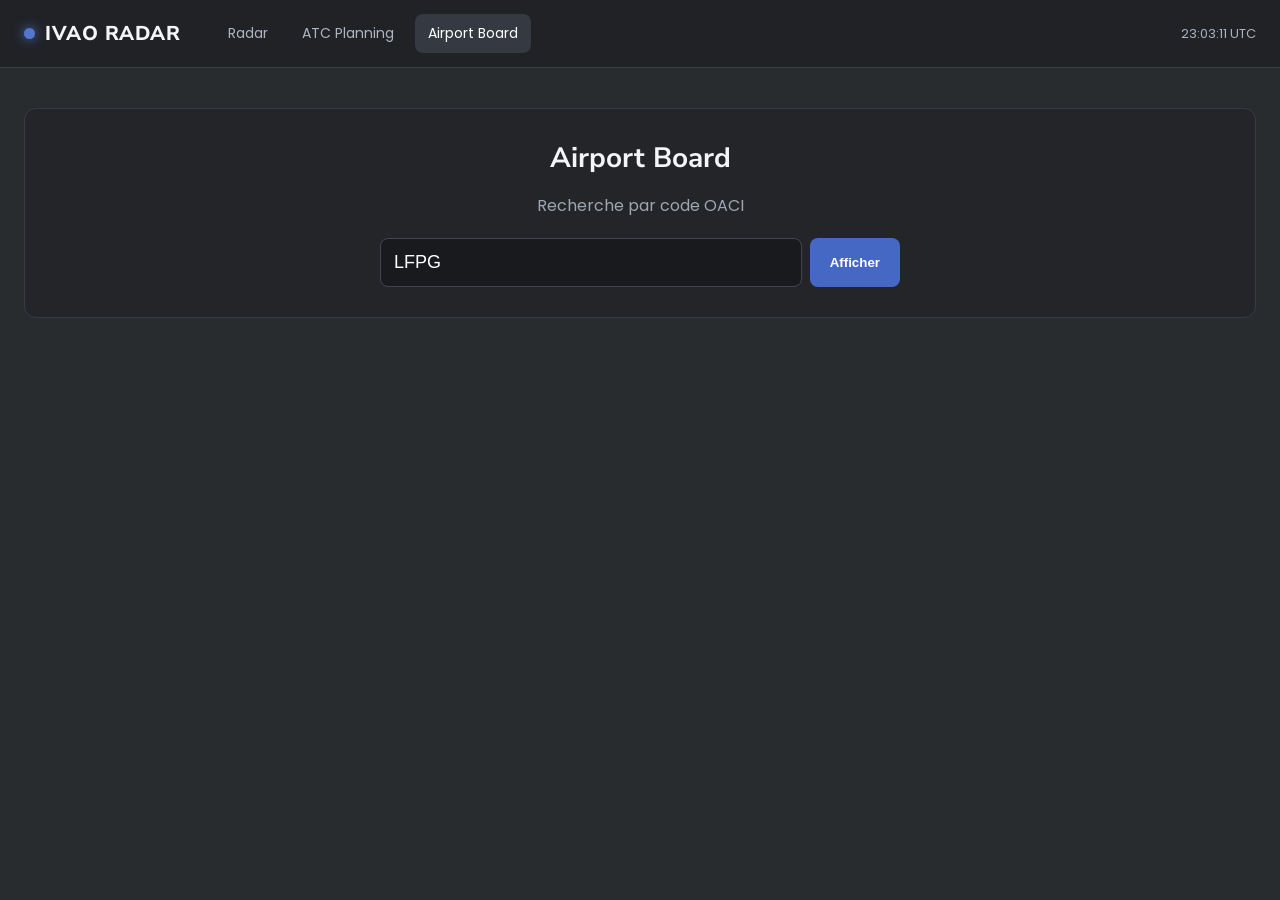
==== airport.html @ 8cd5fecd "Add files via upload" ====
<!doctype html>
<html lang="fr">
<head>
  <meta charset="utf-8">
  <meta name="viewport" content="width=device-width,initial-scale=1">
  <title>IVAO Radar — Airport Board</title>
  <link rel="stylesheet" href="style.css">
</head>
<body>
<header class="topbar">
  <div class="brand"><span class="brand-dot"></span>IVAO RADAR</div>
  <nav><a href="index.html">Radar</a><a href="planning.html">ATC Planning</a><a class="active" href="airport.html">Airport Board</a></nav>
  <div class="utc" id="utcClock">--:--:-- UTC</div>
</header>

<main class="airport-page">
  <section class="airport-search">
    <h1>Airport Board</h1>
    <p>Recherche par code OACI</p>
    <form id="airportForm">
      <input id="icao" maxlength="4" value="LFPG" placeholder="Ex. LFPG">
      <button>Afficher</button>
    </form>
  </section>

  <section id="airportBoard" class="board hidden">
    <div class="airport-title">
      <div><span class="eyebrow">AÉROPORT</span><h2 id="airportCode">LFPG</h2></div>
      <div class="airport-time" id="boardTime"></div>
    </div>

    <div class="flight-grid">
      <section>
        <h3>ARRIVÉES</h3>
        <div class="flight-table">
          <div class="flight-head"><span>UTC</span><span>CALLSIGN</span><span>PROVENANCE</span><span>STATUT</span></div>
          <div id="arrivals"></div>
        </div>
      </section>
      <section>
        <h3>DÉPARTS</h3>
        <div class="flight-table">
          <div class="flight-head"><span>UTC</span><span>CALLSIGN</span><span>DESTINATION</span><span>STATUT</span></div>
          <div id="departures"></div>
        </div>
      </section>
    </div>
    <div class="prototype-note">Les vols affichés dans cette première version sont des exemples d'interface. La source IVAO des mouvements d'aéroport sera branchée lorsque nous aurons identifié la requête réseau correspondante.</div>
  </section>
</main>

<script>
const demo = {
 LFPG:{
  arrivals:[["19:42","DEMO123","LFML","INBOUND"],["19:55","DEMO456","EGLL","INBOUND"],["20:08","DEMO789","EDDF","INBOUND"]],
  departures:[["19:50","DEMO321","LFPO","SCHEDULED"],["20:05","DEMO654","EDDF","SCHEDULED"],["20:18","DEMO987","LIRF","SCHEDULED"]]
 }
};
const form=document.getElementById("airportForm");
form.addEventListener("submit",e=>{
 e.preventDefault();
 const code=document.getElementById("icao").value.trim().toUpperCase();
 document.getElementById("airportCode").textContent=code||"----";
 document.getElementById("airportBoard").classList.remove("hidden");
 const d=demo[code];
 const fill=(id,data)=>document.getElementById(id).innerHTML=(d?data:[]).map(r=>`<div class="flight-row"><span>${r[0]}</span><b>${r[1]}</b><span>${r[2]}</span><span class="status">${r[3]}</span></div>`).join("") || `<div class="empty">Aucune donnée de démonstration pour ${code}.</div>`;
 fill("arrivals",d?.arrivals);
 fill("departures",d?.departures);
});
function clock(){
 const d=new Date();
 document.getElementById("utcClock").textContent=d.toISOString().slice(11,19)+" UTC";
 document.getElementById("boardTime").textContent=d.toISOString().slice(11,16)+" UTC";
}
clock();setInterval(clock,1000);
</script>
</body>
</html>
---- style.css ----
@import url('https://fonts.googleapis.com/css2?family=Nunito+Sans:wght@600;800&family=Poppins:wght@400;500;600&display=swap');
:root{--bg:#292c2f;--panel:#222428;--panel2:#2f3337;--line:#3d4248;--text:#f4f5f7;--muted:#9ba4af;--blue:#4568c5;--green:#3b7b42;--red:#a64040}
*{box-sizing:border-box}body{margin:0;background:var(--bg);color:var(--text);font-family:Poppins,Arial,sans-serif}a{text-decoration:none;color:inherit}
.topbar{height:68px;background:#202226;border-bottom:1px solid #3a3d42;display:flex;align-items:center;padding:0 24px;gap:35px;position:sticky;top:0;z-index:1000}
.brand{font-family:"Nunito Sans";font-weight:800;font-size:20px;letter-spacing:.5px;display:flex;align-items:center;gap:10px}.brand-dot{width:11px;height:11px;border-radius:50%;background:#5476d0;box-shadow:0 0 12px #5476d0}
nav{display:flex;gap:8px}nav a{padding:9px 13px;border-radius:8px;color:#aeb5bf;font-size:14px}nav a:hover,nav a.active{background:#343942;color:white}.utc{margin-left:auto;color:#aab2bd;font-size:13px}
.radar-layout{height:calc(100vh - 68px);display:grid;grid-template-columns:280px 1fr}.sidebar{background:#25282c;border-right:1px solid #3a3e43;padding:16px;overflow:auto}.panel{background:#202226;border:1px solid #383c41;border-radius:10px;padding:14px;margin-bottom:12px}.panel h3{font-size:13px;text-transform:uppercase;letter-spacing:.8px;color:#aeb6c0;margin:0 0 12px}.panel input[type=search],.planning-tools input{width:100%;background:#181a1e;color:white;border:1px solid #41464d;border-radius:7px;padding:11px 12px;outline:none}.panel label{display:block;margin:12px 0;color:#d8dce1;font-size:13px}.status-panel{display:grid;grid-template-columns:1fr 1fr;text-align:center}.status-panel b{display:block;font-size:25px}.status-panel span{color:#89929e;font-size:11px}.notice,.prototype-note{background:#17191c;border:1px solid #383c41;border-radius:9px;color:#9ea7b2;font-size:12px;line-height:1.6;padding:12px}.notice strong{color:#e0e5ea}.map-wrap{position:relative;min-width:0}.map-wrap #map{height:100%;width:100%;background:#111}.map-badge{position:absolute;left:16px;top:16px;z-index:500;background:#1c1e22e8;border:1px solid #4a4f55;padding:9px 12px;border-radius:8px;font-size:12px}.legend{position:absolute;right:16px;bottom:16px;z-index:500;background:#1c1e22e8;border:1px solid #4a4f55;border-radius:8px;padding:9px 12px;display:flex;gap:14px;font-size:11px;color:#c5cbd3}.dot{display:inline-block;width:8px;height:8px;border-radius:50%;margin-right:5px}.dot.aircraft{background:#f1f4f7}.dot.atc{background:#55b86a}.line.sector{display:inline-block;width:15px;border-top:2px dashed #88909a;margin-right:5px}.aircraft-marker{color:#fff;font-size:18px;text-shadow:0 1px 3px #000}.atc-marker{color:#55b86a;font-size:20px;text-shadow:0 1px 3px #000}
.planning-page{padding:22px;min-width:1100px}.planning-head{background:#25272b;border:1px solid #383c42;border-radius:10px;padding:20px;margin-bottom:14px;text-align:center}.planning-head h1{font-family:"Nunito Sans";font-size:20px;margin:0 0 16px}.planning-tools{display:flex;justify-content:center;gap:8px;max-width:960px;margin:auto}.planning-tools input{max-width:620px}.planning-tools button{width:46px;border:0;border-radius:6px;background:#4568c5;color:#fff;font-size:22px;cursor:pointer}.time-readout{margin:15px 0 4px;color:#aeb6c0;font-size:13px}.time-readout b{color:#fff}.planning-head input[type=range]{width:min(960px,90%);accent-color:#5875c8}
.timeline-shell{background:#202226;border-radius:8px;border:1px solid #34383d;overflow:auto}.timeline{min-width:1300px}.timeline-header,.timeline-row{display:grid;grid-template-columns:150px 1fr}.timeline-header{height:68px;background:#1e2024;border-bottom:1px solid #363a40}.position-header{display:flex;align-items:end;padding:0 14px 12px;color:#aab2bd;font-size:11px}.hours{display:grid;grid-template-columns:repeat(24,1fr);align-items:end}.hour{border-left:1px solid #42474e;height:42px;padding-left:6px;color:#aeb6c0;font-size:11px}.timeline-row{height:48px}.position{display:flex;align-items:center;padding:0 14px;font-size:13px;font-weight:600;border-bottom:1px solid #30343a;background:#222428}.track{position:relative;border-bottom:1px solid #30343a;background:repeating-linear-gradient(to right,transparent 0,transparent calc(4.166% - 1px),#33383e calc(4.166% - 1px),#33383e 4.166%)}.track>span{position:absolute;top:0;bottom:0;border-left:1px solid #3c4147;opacity:.7}.demo-bar{position:absolute;top:8px;height:31px;border:0;border-radius:9px;background:#3b7b42;cursor:pointer}.demo-bar:hover{filter:brightness(1.15)}.time-cursor{position:absolute;top:0;bottom:0;width:2px;background:#dbe4ff;box-shadow:0 0 7px #8ea8ff;z-index:10;pointer-events:none}.planning-page>.prototype-note{margin-top:12px}
.airport-page{max-width:1450px;margin:auto;padding:40px 24px}.airport-search{text-align:center;padding:30px;background:#232529;border:1px solid #383c42;border-radius:12px}.airport-search h1{font-family:"Nunito Sans";font-size:28px;margin:0}.airport-search p{color:#9da6b1}.airport-search form{display:flex;max-width:520px;margin:20px auto 0;gap:8px}.airport-search input{flex:1;background:#181a1e;color:#fff;border:1px solid #42474e;border-radius:8px;padding:13px;font-size:18px;text-transform:uppercase}.airport-search button{background:#4568c5;color:#fff;border:0;border-radius:8px;padding:0 20px;font-weight:600}.board{margin-top:20px;background:#202226;border:1px solid #383c42;border-radius:12px;overflow:hidden}.hidden{display:none}.airport-title{padding:20px 24px;background:#25282c;display:flex;justify-content:space-between;align-items:center}.eyebrow{font-size:11px;color:#8e97a3;letter-spacing:1.2px}.airport-title h2{margin:4px 0 0;font-size:28px}.airport-time{color:#aab2bd}.flight-grid{display:grid;grid-template-columns:1fr 1fr;gap:18px;padding:18px}.flight-grid section{min-width:0}.flight-grid h3{margin:0 0 8px;font-size:14px;letter-spacing:1px}.flight-table{border:1px solid #393e44;border-radius:8px;overflow:hidden}.flight-head,.flight-row{display:grid;grid-template-columns:75px 1fr 1fr 120px;gap:10px;padding:11px 13px;align-items:center}.flight-head{background:#2a2e33;color:#9fa8b3;font-size:11px}.flight-row{border-top:1px solid #34383d;font-size:13px}.flight-row b{font-family:"Nunito Sans"}.status{color:#73c27b;font-size:11px}.empty{padding:25px;text-align:center;color:#8e97a3}.board>.prototype-note{margin:0 18px 18px}
@media(max-width:850px){.topbar{gap:10px;padding:0 12px}.topbar nav a{font-size:11px;padding:7px}.utc{display:none}.radar-layout{grid-template-columns:1fr}.sidebar{position:absolute;z-index:700;width:250px;height:auto;opacity:.95}.map-wrap{height:calc(100vh - 68px)}.flight-grid{grid-template-columns:1fr}.planning-page{padding:10px}}

.view-toggle{display:flex;justify-content:center;gap:6px;margin-top:15px}
.view-btn{border:1px solid #41464e;background:#202328;color:#aeb6c0;border-radius:7px;padding:8px 16px;font-size:12px;cursor:pointer}
.view-btn:hover{background:#30353c;color:#fff}
.view-btn.active{background:#4568c5;border-color:#5875d0;color:#fff}
.planning-map-shell{height:680px;position:relative;background:#202226;border:1px solid #34383d;border-radius:8px;overflow:hidden}
#planningMap{height:100%;width:100%;background:#111}
.planning-map-info{position:absolute;z-index:500;top:14px;left:14px;display:flex;flex-direction:column;gap:3px;background:#1c1e22e8;border:1px solid #4a4f55;border-radius:8px;padding:10px 13px;font-size:12px}
.planning-map-info span{color:#9ea7b2;font-size:11px}
.planning-map-note{position:absolute;z-index:500;right:14px;bottom:14px;max-width:390px;background:#1c1e22e8;border:1px solid #4a4f55;border-radius:8px;padding:10px 12px;color:#aeb6c0;font-size:11px;line-height:1.5}
.planning-atc-marker{background:transparent;border:0}
.planning-atc-marker>div{width:24px;height:24px;border-radius:50%;display:flex;align-items:center;justify-content:center}
.planning-atc-marker>div span{width:10px;height:10px;border-radius:50%;display:block;border:2px solid #fff;box-shadow:0 1px 5px #000}
.planning-atc-marker .active{background:#3b7b42aa}
.planning-atc-marker .active span{background:#6bd178}
.planning-atc-marker .inactive{background:#59606a88}
.planning-atc-marker .inactive span{background:#9aa2ac}
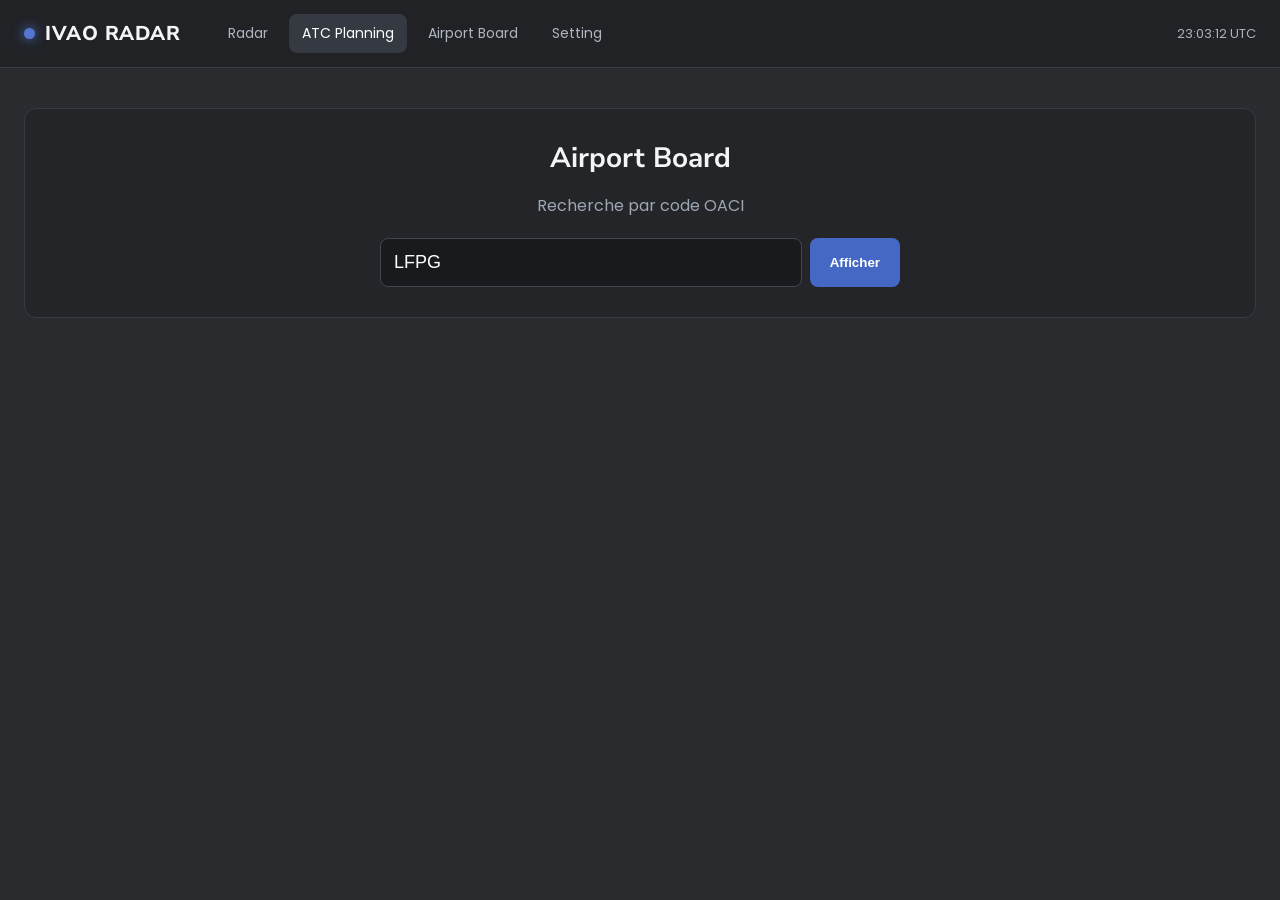
==== commit 7f089a2f: "Update airport.html" ====
--- a/airport.html
+++ b/airport.html
@@ -9,7 +9,12 @@
 <body>
 <header class="topbar">
   <div class="brand"><span class="brand-dot"></span>IVAO RADAR</div>
-  <nav><a href="index.html">Radar</a><a href="planning.html">ATC Planning</a><a class="active" href="airport.html">Airport Board</a></nav>
+    <nav>
+    <a href="index.html">Radar</a>
+    <a class="active" href="planning.html">ATC Planning</a>
+    <a href="airport.html">Airport Board</a>
+    <a href="setting.html">Setting</a>
+  </nav>
   <div class="utc" id="utcClock">--:--:-- UTC</div>
 </header>
 
--- a/style.css
+++ b/style.css
@@ -10,6 +10,9 @@
 .airport-page{max-width:1450px;margin:auto;padding:40px 24px}.airport-search{text-align:center;padding:30px;background:#232529;border:1px solid #383c42;border-radius:12px}.airport-search h1{font-family:"Nunito Sans";font-size:28px;margin:0}.airport-search p{color:#9da6b1}.airport-search form{display:flex;max-width:520px;margin:20px auto 0;gap:8px}.airport-search input{flex:1;background:#181a1e;color:#fff;border:1px solid #42474e;border-radius:8px;padding:13px;font-size:18px;text-transform:uppercase}.airport-search button{background:#4568c5;color:#fff;border:0;border-radius:8px;padding:0 20px;font-weight:600}.board{margin-top:20px;background:#202226;border:1px solid #383c42;border-radius:12px;overflow:hidden}.hidden{display:none}.airport-title{padding:20px 24px;background:#25282c;display:flex;justify-content:space-between;align-items:center}.eyebrow{font-size:11px;color:#8e97a3;letter-spacing:1.2px}.airport-title h2{margin:4px 0 0;font-size:28px}.airport-time{color:#aab2bd}.flight-grid{display:grid;grid-template-columns:1fr 1fr;gap:18px;padding:18px}.flight-grid section{min-width:0}.flight-grid h3{margin:0 0 8px;font-size:14px;letter-spacing:1px}.flight-table{border:1px solid #393e44;border-radius:8px;overflow:hidden}.flight-head,.flight-row{display:grid;grid-template-columns:75px 1fr 1fr 120px;gap:10px;padding:11px 13px;align-items:center}.flight-head{background:#2a2e33;color:#9fa8b3;font-size:11px}.flight-row{border-top:1px solid #34383d;font-size:13px}.flight-row b{font-family:"Nunito Sans"}.status{color:#73c27b;font-size:11px}.empty{padding:25px;text-align:center;color:#8e97a3}.board>.prototype-note{margin:0 18px 18px}
 @media(max-width:850px){.topbar{gap:10px;padding:0 12px}.topbar nav a{font-size:11px;padding:7px}.utc{display:none}.radar-layout{grid-template-columns:1fr}.sidebar{position:absolute;z-index:700;width:250px;height:auto;opacity:.95}.map-wrap{height:calc(100vh - 68px)}.flight-grid{grid-template-columns:1fr}.planning-page{padding:10px}}
 
+.infobadge {display: block; background-color: #0d2c99; color: #fff; border-radius: 10px;  padding: 10px}
+.center {text-align: center; display: block}
+.lead {margin: 0; padding: 0; font-size: .75rem; line-height: 1rem}
 .view-toggle{display:flex;justify-content:center;gap:6px;margin-top:15px}
 .view-btn{border:1px solid #41464e;background:#202328;color:#aeb6c0;border-radius:7px;padding:8px 16px;font-size:12px;cursor:pointer}
 .view-btn:hover{background:#30353c;color:#fff}
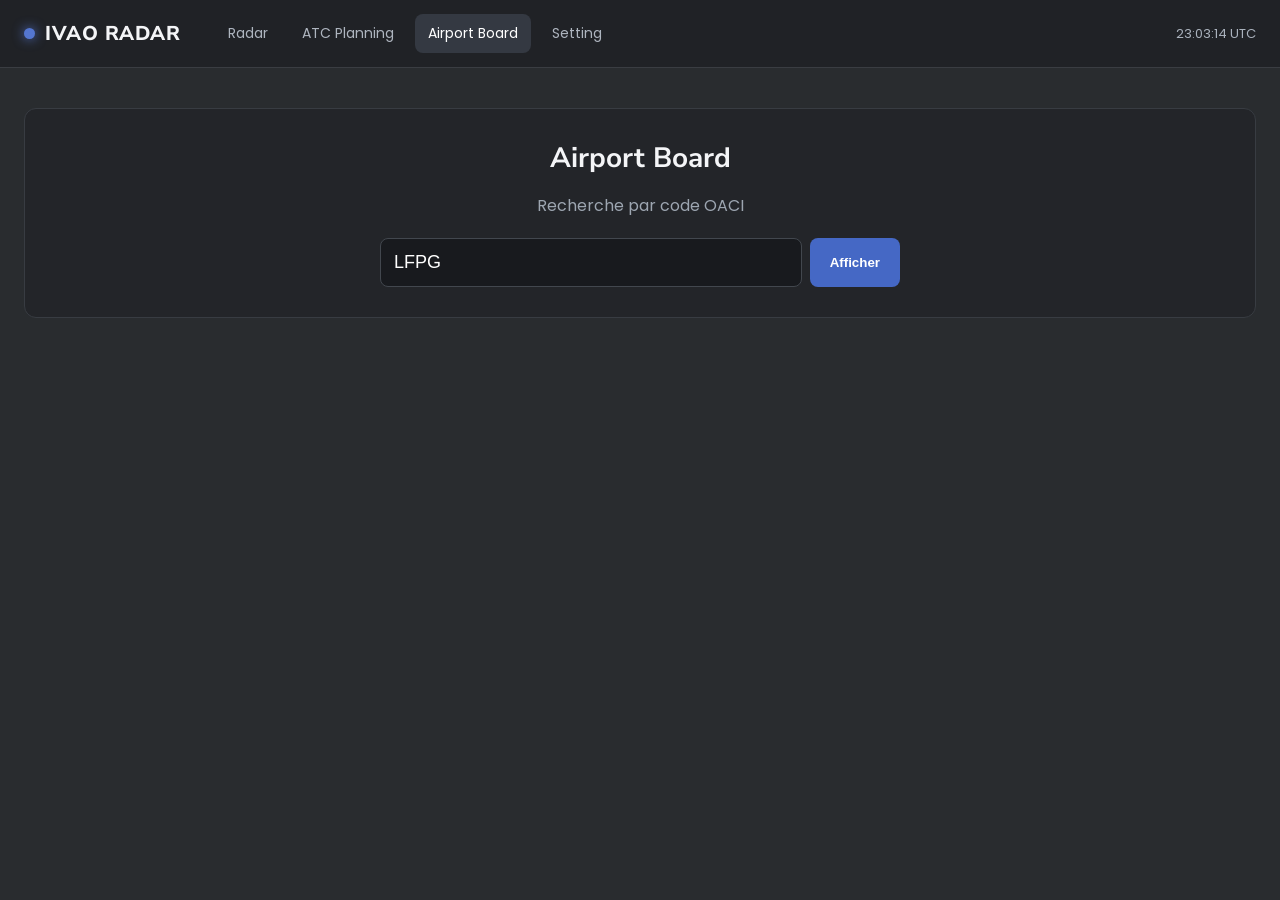
==== commit d39ae813: "Update airport.html" ====
--- a/airport.html
+++ b/airport.html
@@ -11,8 +11,8 @@
   <div class="brand"><span class="brand-dot"></span>IVAO RADAR</div>
     <nav>
     <a href="index.html">Radar</a>
-    <a class="active" href="planning.html">ATC Planning</a>
-    <a href="airport.html">Airport Board</a>
+    <a href="planning.html">ATC Planning</a>
+    <a class="active" href="airport.html">Airport Board</a>
     <a href="setting.html">Setting</a>
   </nav>
   <div class="utc" id="utcClock">--:--:-- UTC</div>
